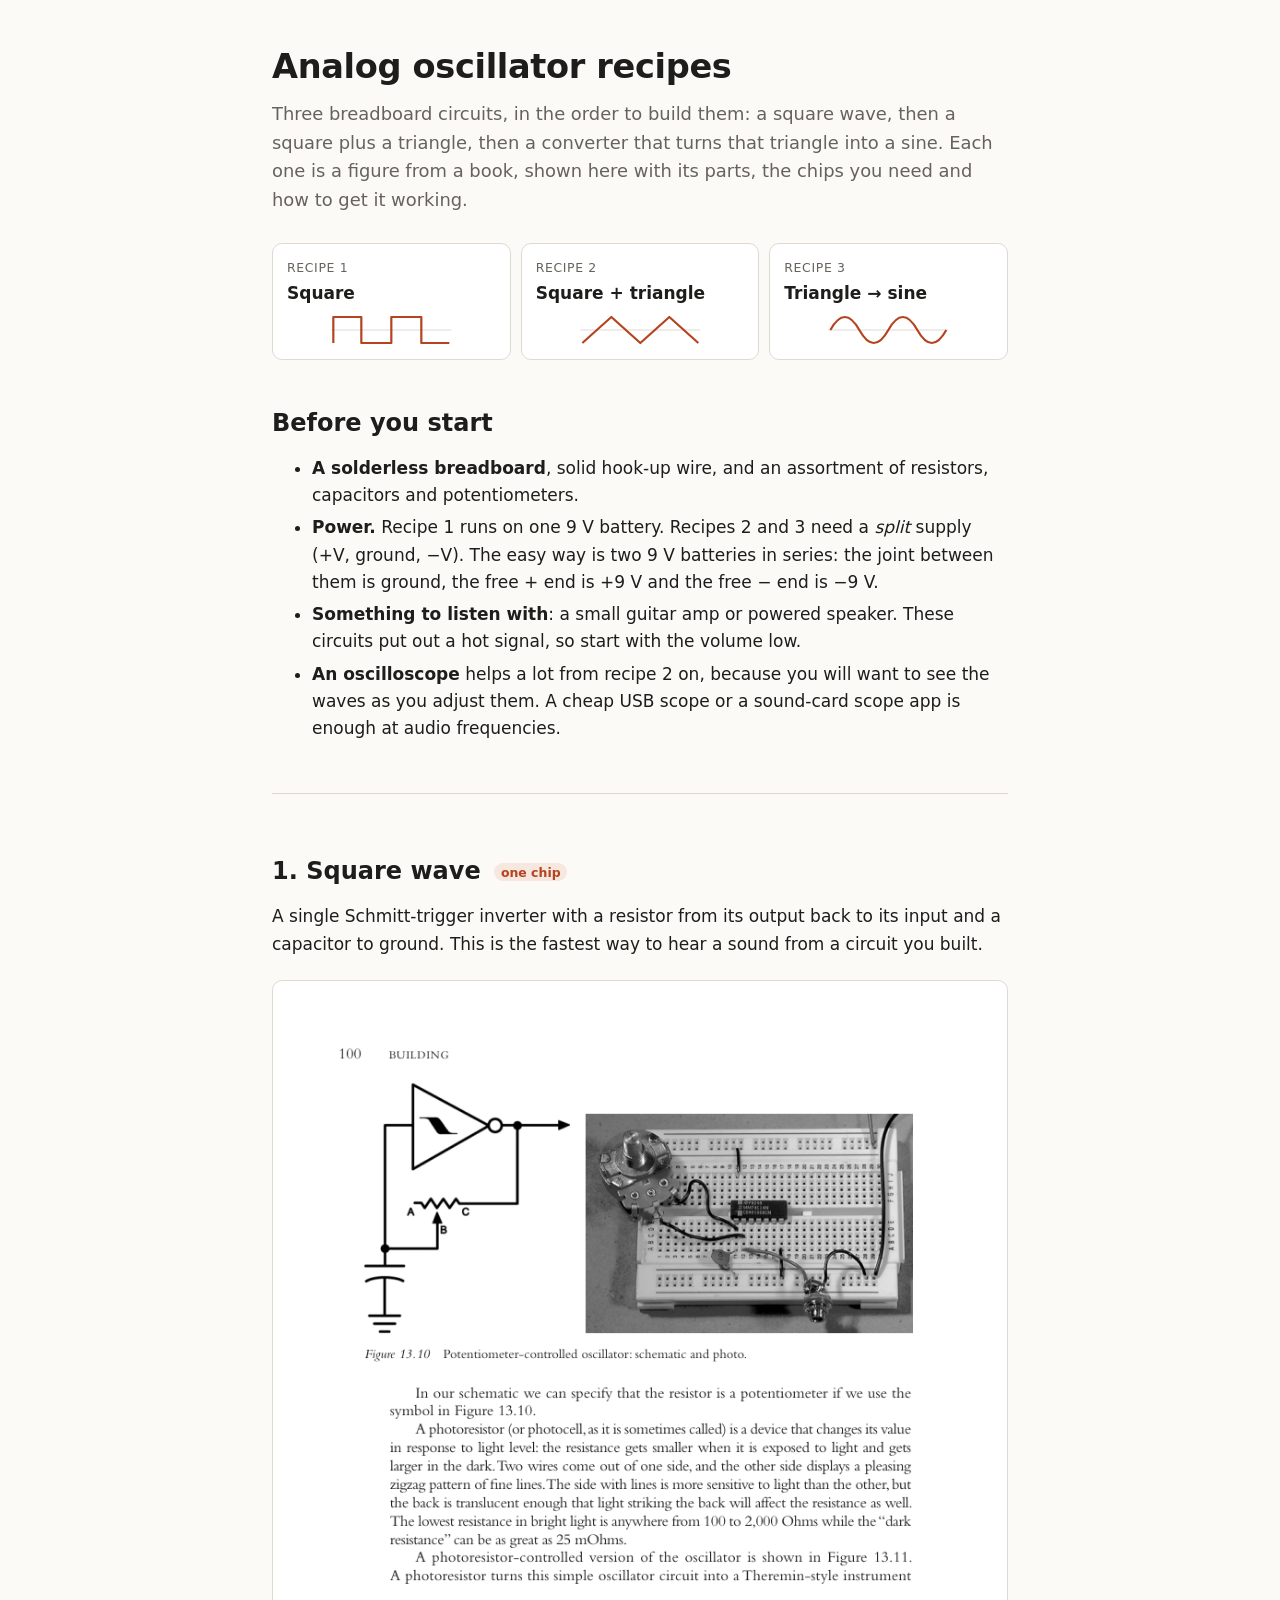
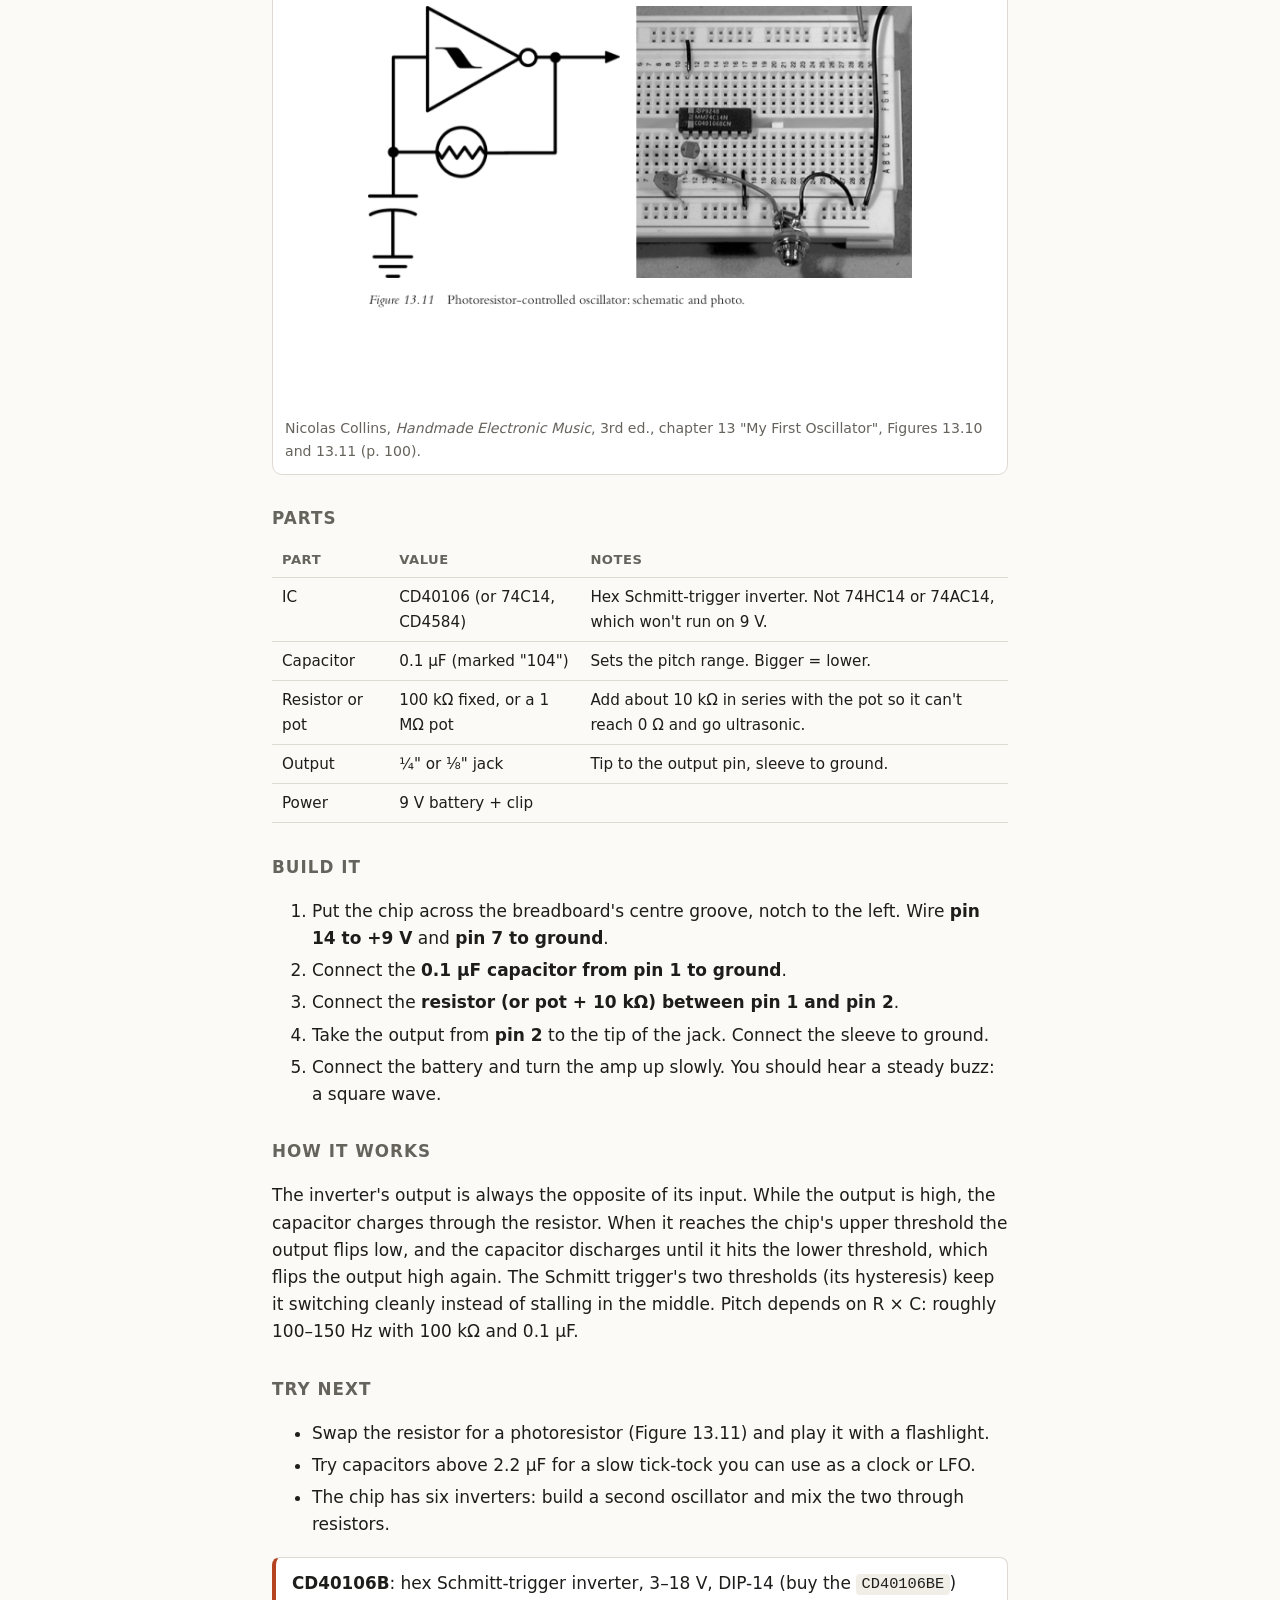
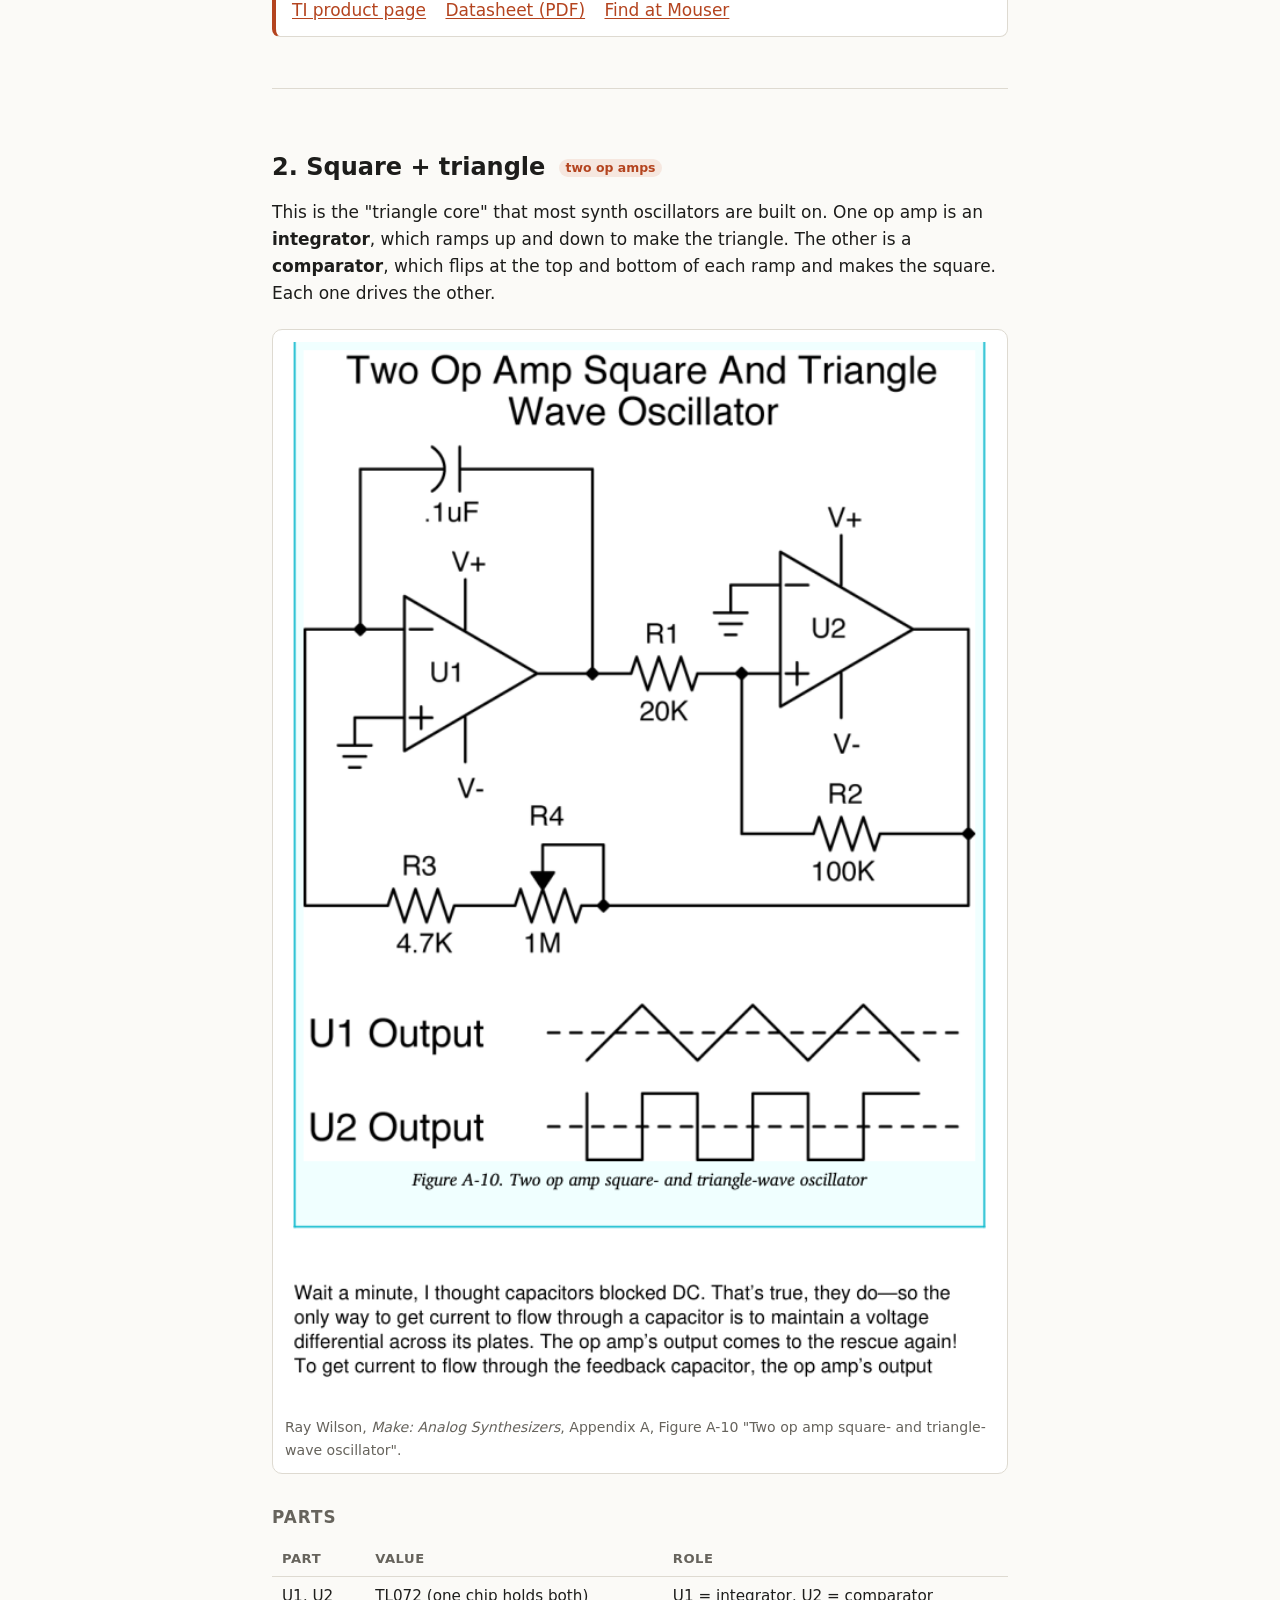
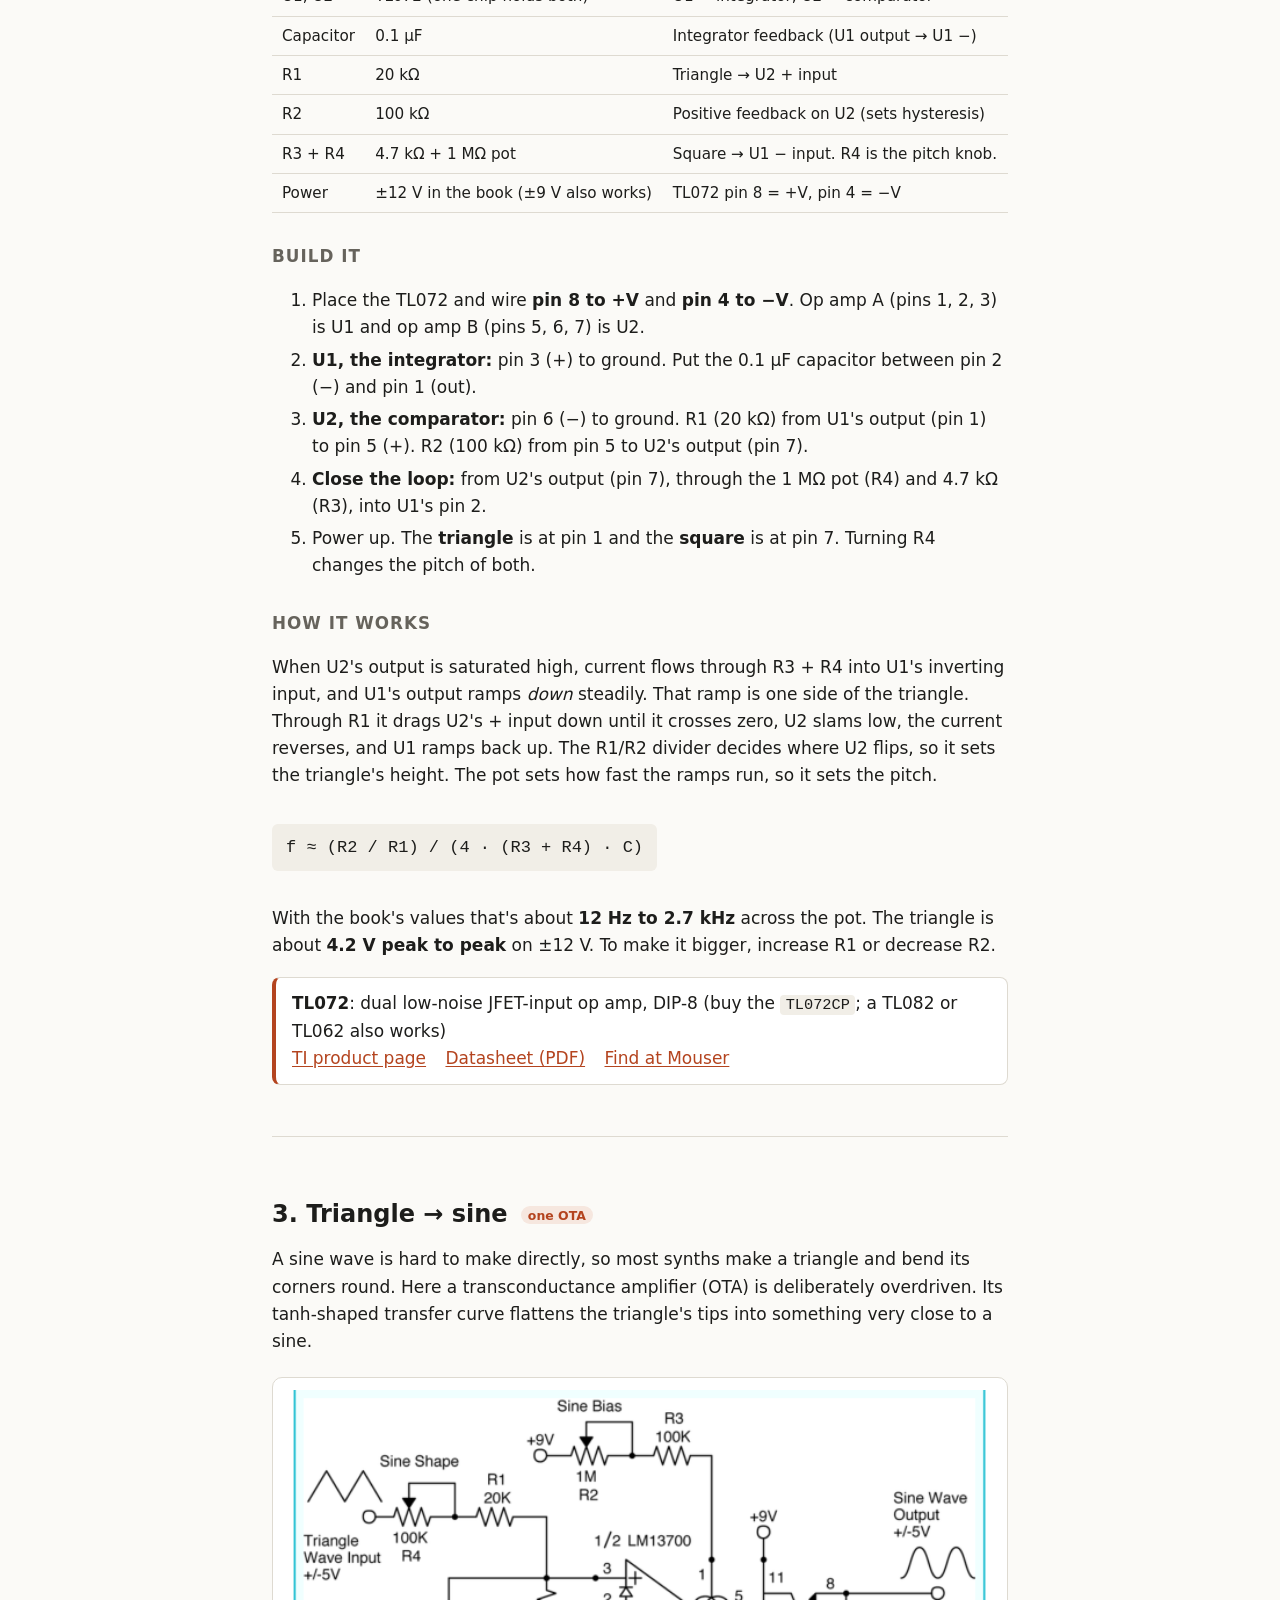
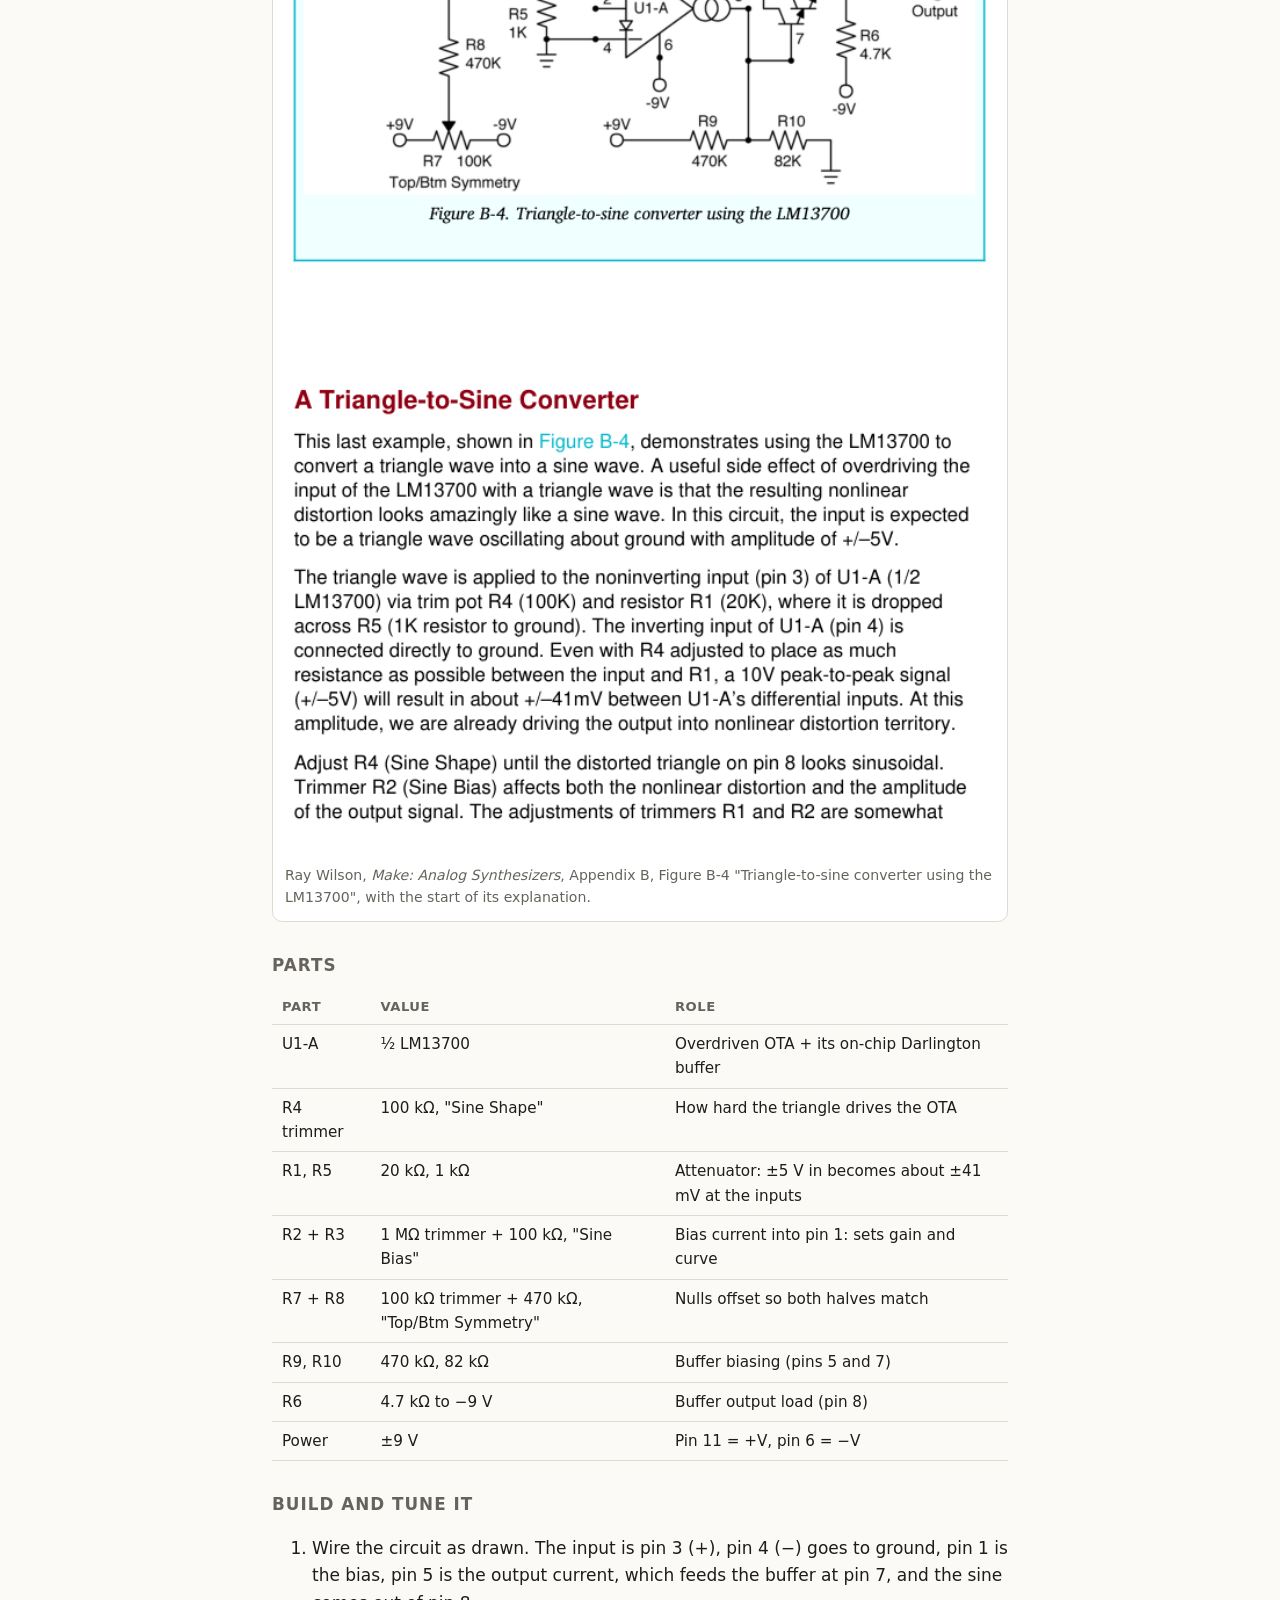
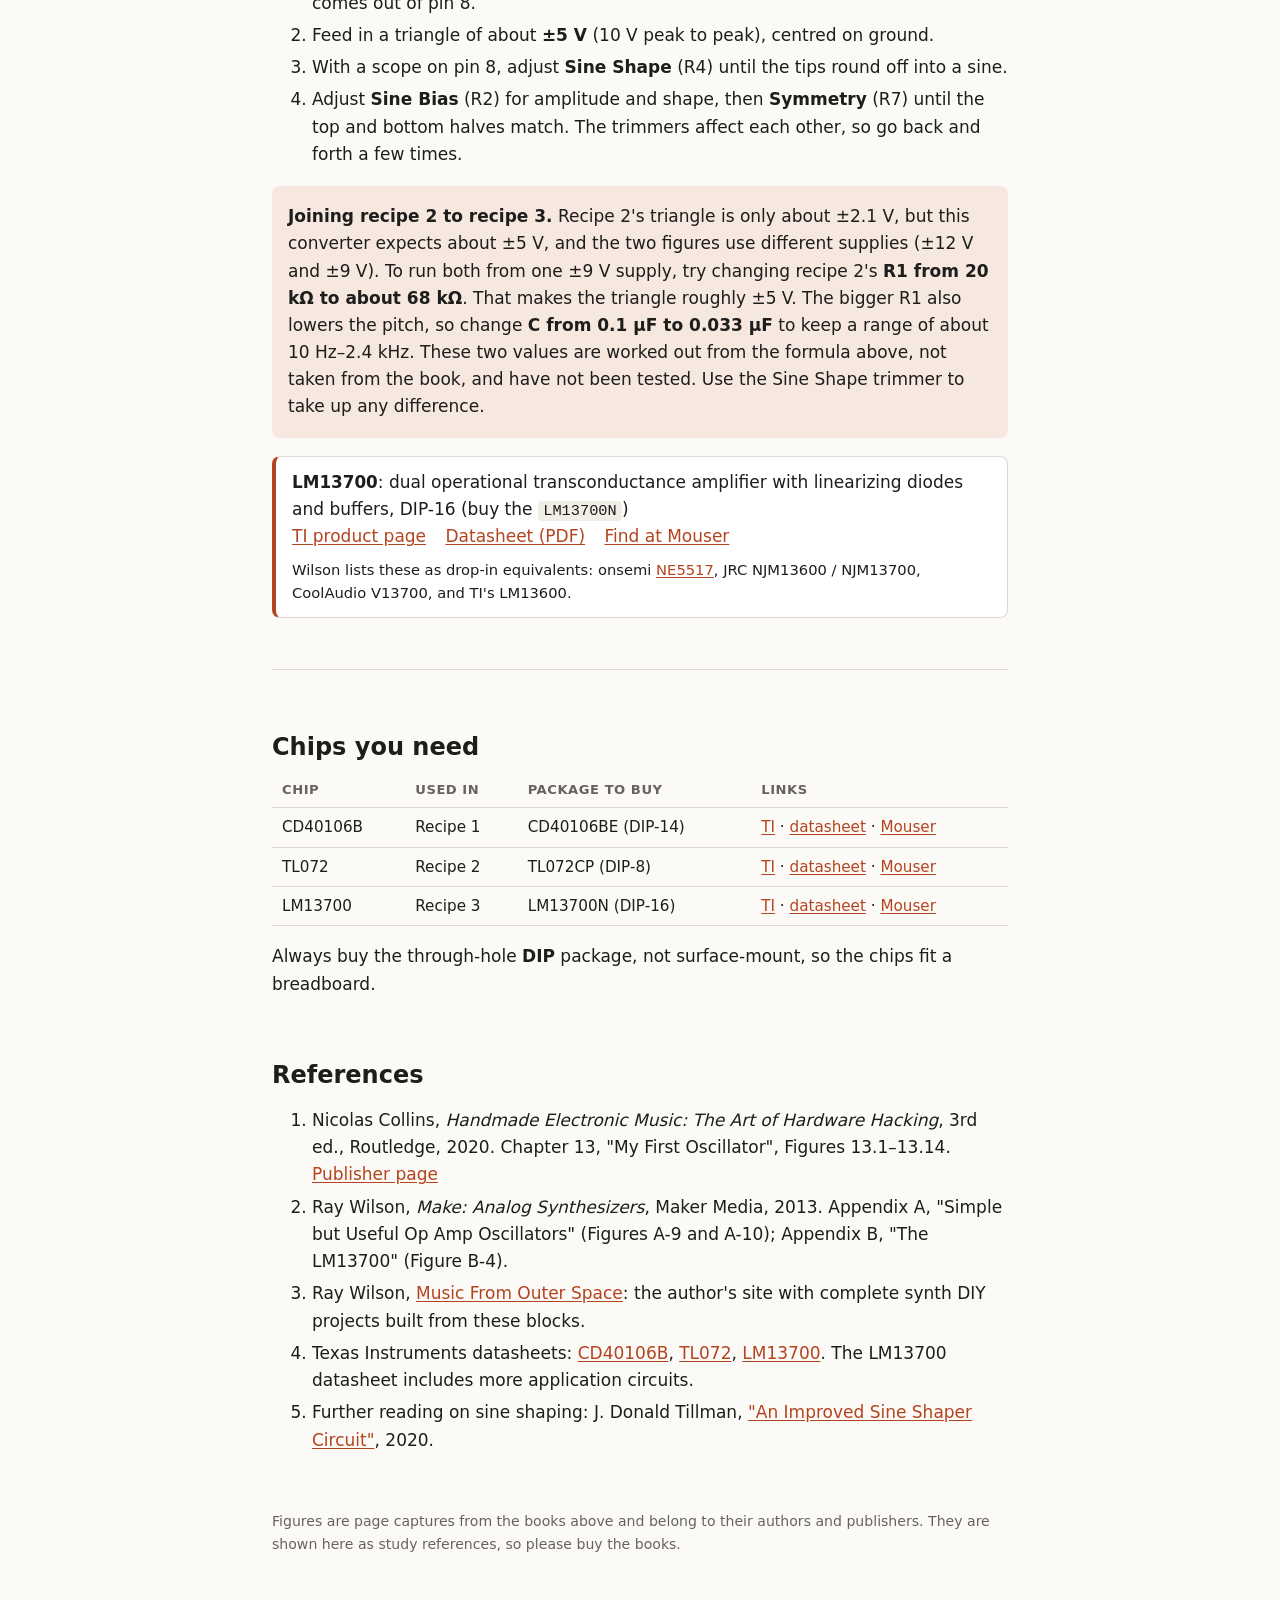
==== index.html @ 6506bbf7 "Add Analog Oscillator Recipes Co-Authored-By: Claude Opus 5.5 <noreply@anthropic.com>" ====
<!doctype html>
<html lang="en">
<head>
<meta charset="utf-8">
<meta name="viewport" content="width=device-width, initial-scale=1">
<title>Analog Oscillator Recipes: square, triangle, sine</title>
<meta name="description" content="Three breadboard recipes for learning analog synth oscillators: a square wave, a square plus triangle, and a triangle-to-sine converter.">
<style>
  :root {
    --bg: #fbfaf7; --fg: #1d1d1b; --muted: #66635c; --rule: #dedad1;
    --card: #ffffff; --accent: #b4441f; --accent-soft: #f6e7df; --code: #f1eee7;
  }
  @media (prefers-color-scheme: dark) {
    :root {
      --bg: #161614; --fg: #ece9e2; --muted: #a39f95; --rule: #34332f;
      --card: #1e1e1b; --accent: #ef8a5d; --accent-soft: #3a2519; --code: #26251f;
    }
    figure img { filter: brightness(.94); }
  }
  * { box-sizing: border-box; }
  html { -webkit-text-size-adjust: 100%; }
  body {
    margin: 0; background: var(--bg); color: var(--fg);
    font: 17px/1.6 system-ui, -apple-system, "Segoe UI", Roboto, sans-serif;
  }
  main { max-width: 780px; margin: 0 auto; padding: 48px 22px 80px; }
  h1 { font-size: 2.1rem; line-height: 1.15; margin: 0 0 .4em; letter-spacing: -.01em; }
  h2 { font-size: 1.5rem; margin: 2.6em 0 .3em; line-height: 1.25; }
  h3 { font-size: 1.05rem; margin: 1.8em 0 .4em; text-transform: uppercase; letter-spacing: .06em; color: var(--muted); }
  p, li { max-width: 68ch; }
  a { color: var(--accent); text-underline-offset: 2px; }
  .lede { font-size: 1.12rem; color: var(--muted); margin-top: 0; }
  code, .mono { font-family: ui-monospace, "Cascadia Mono", Consolas, monospace; font-size: .9em; background: var(--code); padding: .08em .35em; border-radius: 4px; }
  hr { border: 0; border-top: 1px solid var(--rule); margin: 3em 0; }

  /* path */
  .path { display: grid; grid-template-columns: repeat(3, 1fr); gap: 10px; margin: 28px 0 8px; }
  .step {
    background: var(--card); border: 1px solid var(--rule); border-radius: 10px;
    padding: 14px 14px 12px; text-decoration: none; color: inherit; display: block;
  }
  .step:hover { border-color: var(--accent); }
  .step .n { font-size: .78rem; color: var(--muted); letter-spacing: .05em; text-transform: uppercase; }
  .step .t { font-weight: 600; margin: 2px 0 6px; }
  .step svg { display: block; width: 100%; height: 34px; }
  .wave { fill: none; stroke: var(--accent); stroke-width: 2.2; stroke-linejoin: round; }
  .axis { stroke: var(--rule); stroke-width: 1; }
  @media (max-width: 560px) { .path { grid-template-columns: 1fr; } }

  .tag { display: inline-block; font-size: .78rem; padding: .1em .55em; border-radius: 99px; background: var(--accent-soft); color: var(--accent); font-weight: 600; vertical-align: middle; margin-left: .4em; }

  figure { margin: 22px 0; background: var(--card); border: 1px solid var(--rule); border-radius: 10px; padding: 12px; }
  figure img { display: block; width: 100%; height: auto; border-radius: 4px; background: #fff; }
  figcaption { font-size: .88rem; color: var(--muted); margin-top: 10px; }

  table { border-collapse: collapse; width: 100%; font-size: .95rem; margin: 10px 0; }
  th, td { text-align: left; padding: 7px 10px; border-bottom: 1px solid var(--rule); vertical-align: top; }
  th { font-weight: 600; color: var(--muted); font-size: .82rem; text-transform: uppercase; letter-spacing: .04em; }

  .ic {
    background: var(--card); border: 1px solid var(--rule); border-left: 4px solid var(--accent);
    border-radius: 8px; padding: 12px 16px; margin: 18px 0;
  }
  .ic b { font-size: 1.05rem; }
  .ic .links a { margin-right: 14px; white-space: nowrap; }
  .note { background: var(--accent-soft); border-radius: 8px; padding: 12px 16px; margin: 18px 0; }
  .note p { margin: .3em 0; }
  ol li, ul li { margin: .3em 0; }
  .formula { font-family: ui-monospace, Consolas, monospace; background: var(--code); padding: 10px 14px; border-radius: 6px; display: inline-block; }
  footer { margin-top: 4em; font-size: .88rem; color: var(--muted); }
</style>
</head>
<body>
<main>

<h1>Analog oscillator recipes</h1>
<p class="lede">Three breadboard circuits, in the order to build them: a square wave, then a square plus a triangle, then a converter that turns that triangle into a sine. Each one is a figure from a book, shown here with its parts, the chips you need and how to get it working.</p>

<nav class="path" aria-label="The three recipes">
  <a class="step" href="#square">
    <div class="n">Recipe 1</div>
    <div class="t">Square</div>
    <svg viewBox="0 0 120 34" aria-hidden="true"><line class="axis" x1="0" y1="17" x2="120" y2="17"/><polyline class="wave" points="2,30 2,4 30,4 30,30 60,30 60,4 90,4 90,30 118,30"/></svg>
  </a>
  <a class="step" href="#triangle">
    <div class="n">Recipe 2</div>
    <div class="t">Square + triangle</div>
    <svg viewBox="0 0 120 34" aria-hidden="true"><line class="axis" x1="0" y1="17" x2="120" y2="17"/><polyline class="wave" points="2,30 31,4 60,30 89,4 118,30"/></svg>
  </a>
  <a class="step" href="#sine">
    <div class="n">Recipe 3</div>
    <div class="t">Triangle → sine</div>
    <svg viewBox="0 0 120 34" aria-hidden="true"><line class="axis" x1="0" y1="17" x2="120" y2="17"/><path class="wave" d="M2,17 Q16.5,-9 31,17 T60,17 T89,17 T118,17"/></svg>
  </a>
</nav>

<h2 style="margin-top:2em">Before you start</h2>
<ul>
  <li><b>A solderless breadboard</b>, solid hook-up wire, and an assortment of resistors, capacitors and potentiometers.</li>
  <li><b>Power.</b> Recipe 1 runs on one 9 V battery. Recipes 2 and 3 need a <i>split</i> supply (+V, ground, −V). The easy way is two 9 V batteries in series: the joint between them is ground, the free + end is +9 V and the free − end is −9 V.</li>
  <li><b>Something to listen with</b>: a small guitar amp or powered speaker. These circuits put out a hot signal, so start with the volume low.</li>
  <li><b>An oscilloscope</b> helps a lot from recipe 2 on, because you will want to see the waves as you adjust them. A cheap USB scope or a sound-card scope app is enough at audio frequencies.</li>
</ul>

<hr>

<!-- ================= RECIPE 1 ================= -->
<h2 id="square">1. Square wave <span class="tag">one chip</span></h2>
<p>A single Schmitt-trigger inverter with a resistor from its output back to its input and a capacitor to ground. This is the fastest way to hear a sound from a circuit you built.</p>

<figure>
  <img src="images/1-square-40106.png" alt="Book page showing Figure 13.10, a potentiometer-controlled Schmitt-trigger oscillator schematic and breadboard photo, and Figure 13.11, a photoresistor-controlled version." loading="lazy">
  <figcaption>Nicolas Collins, <i>Handmade Electronic Music</i>, 3rd ed., chapter 13 "My First Oscillator", Figures 13.10 and 13.11 (p. 100).</figcaption>
</figure>

<h3>Parts</h3>
<table>
  <tr><th>Part</th><th>Value</th><th>Notes</th></tr>
  <tr><td>IC</td><td>CD40106 (or 74C14, CD4584)</td><td>Hex Schmitt-trigger inverter. Not 74HC14 or 74AC14, which won't run on 9 V.</td></tr>
  <tr><td>Capacitor</td><td>0.1 µF (marked "104")</td><td>Sets the pitch range. Bigger = lower.</td></tr>
  <tr><td>Resistor or pot</td><td>100 kΩ fixed, or a 1 MΩ pot</td><td>Add about 10 kΩ in series with the pot so it can't reach 0 Ω and go ultrasonic.</td></tr>
  <tr><td>Output</td><td>¼" or ⅛" jack</td><td>Tip to the output pin, sleeve to ground.</td></tr>
  <tr><td>Power</td><td>9 V battery + clip</td><td></td></tr>
</table>

<h3>Build it</h3>
<ol>
  <li>Put the chip across the breadboard's centre groove, notch to the left. Wire <b>pin 14 to +9 V</b> and <b>pin 7 to ground</b>.</li>
  <li>Connect the <b>0.1 µF capacitor from pin 1 to ground</b>.</li>
  <li>Connect the <b>resistor (or pot + 10 kΩ) between pin 1 and pin 2</b>.</li>
  <li>Take the output from <b>pin 2</b> to the tip of the jack. Connect the sleeve to ground.</li>
  <li>Connect the battery and turn the amp up slowly. You should hear a steady buzz: a square wave.</li>
</ol>

<h3>How it works</h3>
<p>The inverter's output is always the opposite of its input. While the output is high, the capacitor charges through the resistor. When it reaches the chip's upper threshold the output flips low, and the capacitor discharges until it hits the lower threshold, which flips the output high again. The Schmitt trigger's two thresholds (its hysteresis) keep it switching cleanly instead of stalling in the middle. Pitch depends on R × C: roughly 100–150 Hz with 100 kΩ and 0.1 µF.</p>

<h3>Try next</h3>
<ul>
  <li>Swap the resistor for a photoresistor (Figure 13.11) and play it with a flashlight.</li>
  <li>Try capacitors above 2.2 µF for a slow tick-tock you can use as a clock or LFO.</li>
  <li>The chip has six inverters: build a second oscillator and mix the two through resistors.</li>
</ul>

<div class="ic">
  <b>CD40106B</b>: hex Schmitt-trigger inverter, 3–18 V, DIP-14 (buy the <span class="mono">CD40106BE</span>)
  <div class="links">
    <a href="https://www.ti.com/product/CD40106B">TI product page</a>
    <a href="https://www.ti.com/lit/ds/symlink/cd40106b.pdf">Datasheet (PDF)</a>
    <a href="https://www.mouser.com/c/?q=CD40106BE">Find at Mouser</a>
  </div>
</div>

<hr>

<!-- ================= RECIPE 2 ================= -->
<h2 id="triangle">2. Square + triangle <span class="tag">two op amps</span></h2>
<p>This is the "triangle core" that most synth oscillators are built on. One op amp is an <b>integrator</b>, which ramps up and down to make the triangle. The other is a <b>comparator</b>, which flips at the top and bottom of each ramp and makes the square. Each one drives the other.</p>

<figure>
  <img src="images/2-square-triangle.png" alt="Figure A-10: two op amp square- and triangle-wave oscillator. U1 is an integrator with a 0.1 microfarad feedback capacitor; U2 is a comparator with R1 20K and R2 100K; R3 4.7K and a 1M pot R4 feed back from U2 to U1. U1 outputs a triangle and U2 a square." loading="lazy">
  <figcaption>Ray Wilson, <i>Make: Analog Synthesizers</i>, Appendix A, Figure A-10 "Two op amp square- and triangle-wave oscillator".</figcaption>
</figure>

<h3>Parts</h3>
<table>
  <tr><th>Part</th><th>Value</th><th>Role</th></tr>
  <tr><td>U1, U2</td><td>TL072 (one chip holds both)</td><td>U1 = integrator, U2 = comparator</td></tr>
  <tr><td>Capacitor</td><td>0.1 µF</td><td>Integrator feedback (U1 output → U1 −)</td></tr>
  <tr><td>R1</td><td>20 kΩ</td><td>Triangle → U2 + input</td></tr>
  <tr><td>R2</td><td>100 kΩ</td><td>Positive feedback on U2 (sets hysteresis)</td></tr>
  <tr><td>R3 + R4</td><td>4.7 kΩ + 1 MΩ pot</td><td>Square → U1 − input. R4 is the pitch knob.</td></tr>
  <tr><td>Power</td><td>±12 V in the book (±9 V also works)</td><td>TL072 pin 8 = +V, pin 4 = −V</td></tr>
</table>

<h3>Build it</h3>
<ol>
  <li>Place the TL072 and wire <b>pin 8 to +V</b> and <b>pin 4 to −V</b>. Op amp A (pins 1, 2, 3) is U1 and op amp B (pins 5, 6, 7) is U2.</li>
  <li><b>U1, the integrator:</b> pin 3 (+) to ground. Put the 0.1 µF capacitor between pin 2 (−) and pin 1 (out).</li>
  <li><b>U2, the comparator:</b> pin 6 (−) to ground. R1 (20 kΩ) from U1's output (pin 1) to pin 5 (+). R2 (100 kΩ) from pin 5 to U2's output (pin 7).</li>
  <li><b>Close the loop:</b> from U2's output (pin 7), through the 1 MΩ pot (R4) and 4.7 kΩ (R3), into U1's pin 2.</li>
  <li>Power up. The <b>triangle</b> is at pin 1 and the <b>square</b> is at pin 7. Turning R4 changes the pitch of both.</li>
</ol>

<h3>How it works</h3>
<p>When U2's output is saturated high, current flows through R3 + R4 into U1's inverting input, and U1's output ramps <i>down</i> steadily. That ramp is one side of the triangle. Through R1 it drags U2's + input down until it crosses zero, U2 slams low, the current reverses, and U1 ramps back up. The R1/R2 divider decides where U2 flips, so it sets the triangle's height. The pot sets how fast the ramps run, so it sets the pitch.</p>
<p class="formula">f ≈ (R2 / R1) / (4 · (R3 + R4) · C)</p>
<p>With the book's values that's about <b>12 Hz to 2.7 kHz</b> across the pot. The triangle is about <b>4.2 V peak to peak</b> on ±12 V. To make it bigger, increase R1 or decrease R2.</p>

<div class="ic">
  <b>TL072</b>: dual low-noise JFET-input op amp, DIP-8 (buy the <span class="mono">TL072CP</span>; a TL082 or TL062 also works)
  <div class="links">
    <a href="https://www.ti.com/product/TL072">TI product page</a>
    <a href="https://www.ti.com/lit/ds/symlink/tl072.pdf">Datasheet (PDF)</a>
    <a href="https://www.mouser.com/c/?q=TL072CP">Find at Mouser</a>
  </div>
</div>

<hr>

<!-- ================= RECIPE 3 ================= -->
<h2 id="sine">3. Triangle → sine <span class="tag">one OTA</span></h2>
<p>A sine wave is hard to make directly, so most synths make a triangle and bend its corners round. Here a transconductance amplifier (OTA) is deliberately overdriven. Its tanh-shaped transfer curve flattens the triangle's tips into something very close to a sine.</p>

<figure>
  <img src="images/3-triangle-to-sine.png" alt="Figure B-4: triangle-to-sine converter using half of an LM13700. The triangle input goes through a 100K Sine Shape trimmer and 20K resistor into pin 3, with 1K to ground; pin 1 is biased by a 1M Sine Bias trimmer; output is taken from the Darlington buffer at pin 8 with a 4.7K pull-down to -9V; a 100K Top/Bottom Symmetry trimmer adds offset." loading="lazy">
  <figcaption>Ray Wilson, <i>Make: Analog Synthesizers</i>, Appendix B, Figure B-4 "Triangle-to-sine converter using the LM13700", with the start of its explanation.</figcaption>
</figure>

<h3>Parts</h3>
<table>
  <tr><th>Part</th><th>Value</th><th>Role</th></tr>
  <tr><td>U1-A</td><td>½ LM13700</td><td>Overdriven OTA + its on-chip Darlington buffer</td></tr>
  <tr><td>R4 trimmer</td><td>100 kΩ, "Sine Shape"</td><td>How hard the triangle drives the OTA</td></tr>
  <tr><td>R1, R5</td><td>20 kΩ, 1 kΩ</td><td>Attenuator: ±5 V in becomes about ±41 mV at the inputs</td></tr>
  <tr><td>R2 + R3</td><td>1 MΩ trimmer + 100 kΩ, "Sine Bias"</td><td>Bias current into pin 1: sets gain and curve</td></tr>
  <tr><td>R7 + R8</td><td>100 kΩ trimmer + 470 kΩ, "Top/Btm Symmetry"</td><td>Nulls offset so both halves match</td></tr>
  <tr><td>R9, R10</td><td>470 kΩ, 82 kΩ</td><td>Buffer biasing (pins 5 and 7)</td></tr>
  <tr><td>R6</td><td>4.7 kΩ to −9 V</td><td>Buffer output load (pin 8)</td></tr>
  <tr><td>Power</td><td>±9 V</td><td>Pin 11 = +V, pin 6 = −V</td></tr>
</table>

<h3>Build and tune it</h3>
<ol>
  <li>Wire the circuit as drawn. The input is pin 3 (+), pin 4 (−) goes to ground, pin 1 is the bias, pin 5 is the output current, which feeds the buffer at pin 7, and the sine comes out of pin 8.</li>
  <li>Feed in a triangle of about <b>±5 V</b> (10 V peak to peak), centred on ground.</li>
  <li>With a scope on pin 8, adjust <b>Sine Shape</b> (R4) until the tips round off into a sine.</li>
  <li>Adjust <b>Sine Bias</b> (R2) for amplitude and shape, then <b>Symmetry</b> (R7) until the top and bottom halves match. The trimmers affect each other, so go back and forth a few times.</li>
</ol>

<div class="note">
  <p><b>Joining recipe 2 to recipe 3.</b> Recipe 2's triangle is only about ±2.1 V, but this converter expects about ±5 V, and the two figures use different supplies (±12 V and ±9 V). To run both from one ±9 V supply, try changing recipe 2's <b>R1 from 20 kΩ to about 68 kΩ</b>. That makes the triangle roughly ±5 V. The bigger R1 also lowers the pitch, so change <b>C from 0.1 µF to 0.033 µF</b> to keep a range of about 10 Hz–2.4 kHz. These two values are worked out from the formula above, not taken from the book, and have not been tested. Use the Sine Shape trimmer to take up any difference.</p>
</div>

<div class="ic">
  <b>LM13700</b>: dual operational transconductance amplifier with linearizing diodes and buffers, DIP-16 (buy the <span class="mono">LM13700N</span>)
  <div class="links">
    <a href="https://www.ti.com/product/LM13700">TI product page</a>
    <a href="https://www.ti.com/lit/ds/symlink/lm13700.pdf">Datasheet (PDF)</a>
    <a href="https://www.mouser.com/c/?q=LM13700N">Find at Mouser</a>
  </div>
  <p style="margin:.5em 0 0;font-size:.92rem">Wilson lists these as drop-in equivalents: onsemi <a href="https://www.onsemi.com/products/amplifiers-comparators/operational-amplifiers-op-amps/ne5517">NE5517</a>, JRC NJM13600 / NJM13700, CoolAudio V13700, and TI's LM13600.</p>
</div>

<hr>

<h2 id="ics">Chips you need</h2>
<table>
  <tr><th>Chip</th><th>Used in</th><th>Package to buy</th><th>Links</th></tr>
  <tr><td>CD40106B</td><td>Recipe 1</td><td>CD40106BE (DIP-14)</td><td><a href="https://www.ti.com/product/CD40106B">TI</a> · <a href="https://www.ti.com/lit/ds/symlink/cd40106b.pdf">datasheet</a> · <a href="https://www.mouser.com/c/?q=CD40106BE">Mouser</a></td></tr>
  <tr><td>TL072</td><td>Recipe 2</td><td>TL072CP (DIP-8)</td><td><a href="https://www.ti.com/product/TL072">TI</a> · <a href="https://www.ti.com/lit/ds/symlink/tl072.pdf">datasheet</a> · <a href="https://www.mouser.com/c/?q=TL072CP">Mouser</a></td></tr>
  <tr><td>LM13700</td><td>Recipe 3</td><td>LM13700N (DIP-16)</td><td><a href="https://www.ti.com/product/LM13700">TI</a> · <a href="https://www.ti.com/lit/ds/symlink/lm13700.pdf">datasheet</a> · <a href="https://www.mouser.com/c/?q=LM13700N">Mouser</a></td></tr>
</table>
<p>Always buy the through-hole <b>DIP</b> package, not surface-mount, so the chips fit a breadboard.</p>

<h2 id="references">References</h2>
<ol>
  <li>Nicolas Collins, <i>Handmade Electronic Music: The Art of Hardware Hacking</i>, 3rd ed., Routledge, 2020. Chapter 13, "My First Oscillator", Figures 13.1–13.14. <a href="https://www.routledge.com/Handmade-Electronic-Music-The-Art-of-Hardware-Hacking/Collins/p/book/9780367210106">Publisher page</a></li>
  <li>Ray Wilson, <i>Make: Analog Synthesizers</i>, Maker Media, 2013. Appendix A, "Simple but Useful Op Amp Oscillators" (Figures A-9 and A-10); Appendix B, "The LM13700" (Figure B-4).</li>
  <li>Ray Wilson, <a href="https://musicfromouterspace.com/">Music From Outer Space</a>: the author's site with complete synth DIY projects built from these blocks.</li>
  <li>Texas Instruments datasheets: <a href="https://www.ti.com/lit/ds/symlink/cd40106b.pdf">CD40106B</a>, <a href="https://www.ti.com/lit/ds/symlink/tl072.pdf">TL072</a>, <a href="https://www.ti.com/lit/ds/symlink/lm13700.pdf">LM13700</a>. The LM13700 datasheet includes more application circuits.</li>
  <li>Further reading on sine shaping: J. Donald Tillman, <a href="https://till.com/articles/sineshaper/">"An Improved Sine Shaper Circuit"</a>, 2020.</li>
</ol>

<footer>Figures are page captures from the books above and belong to their authors and publishers. They are shown here as study references, so please buy the books.</footer>

</main>
</body>
</html>
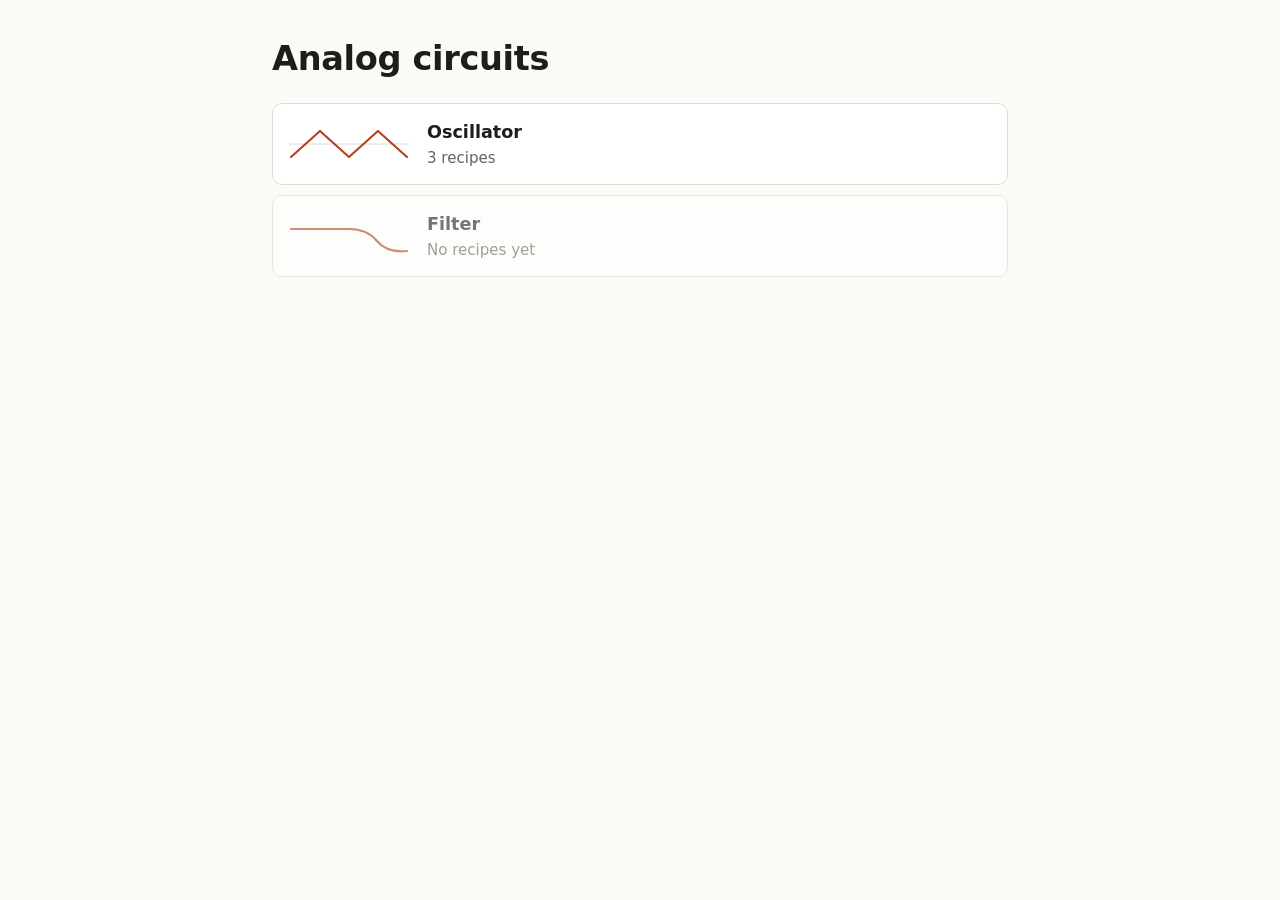
==== commit 9e224af2: "Rename to Analog Circuits: category index, oscillator list, recipe pages with IC pinouts The single " ====
--- a/index.html
+++ b/index.html
@@ -3,266 +3,29 @@
 <head>
 <meta charset="utf-8">
 <meta name="viewport" content="width=device-width, initial-scale=1">
-<title>Analog Oscillator Recipes: square, triangle, sine</title>
-<meta name="description" content="Three breadboard recipes for learning analog synth oscillators: a square wave, a square plus triangle, and a triangle-to-sine converter.">
-<style>
-  :root {
-    --bg: #fbfaf7; --fg: #1d1d1b; --muted: #66635c; --rule: #dedad1;
-    --card: #ffffff; --accent: #b4441f; --accent-soft: #f6e7df; --code: #f1eee7;
-  }
-  @media (prefers-color-scheme: dark) {
-    :root {
-      --bg: #161614; --fg: #ece9e2; --muted: #a39f95; --rule: #34332f;
-      --card: #1e1e1b; --accent: #ef8a5d; --accent-soft: #3a2519; --code: #26251f;
-    }
-    figure img { filter: brightness(.94); }
-  }
-  * { box-sizing: border-box; }
-  html { -webkit-text-size-adjust: 100%; }
-  body {
-    margin: 0; background: var(--bg); color: var(--fg);
-    font: 17px/1.6 system-ui, -apple-system, "Segoe UI", Roboto, sans-serif;
-  }
-  main { max-width: 780px; margin: 0 auto; padding: 48px 22px 80px; }
-  h1 { font-size: 2.1rem; line-height: 1.15; margin: 0 0 .4em; letter-spacing: -.01em; }
-  h2 { font-size: 1.5rem; margin: 2.6em 0 .3em; line-height: 1.25; }
-  h3 { font-size: 1.05rem; margin: 1.8em 0 .4em; text-transform: uppercase; letter-spacing: .06em; color: var(--muted); }
-  p, li { max-width: 68ch; }
-  a { color: var(--accent); text-underline-offset: 2px; }
-  .lede { font-size: 1.12rem; color: var(--muted); margin-top: 0; }
-  code, .mono { font-family: ui-monospace, "Cascadia Mono", Consolas, monospace; font-size: .9em; background: var(--code); padding: .08em .35em; border-radius: 4px; }
-  hr { border: 0; border-top: 1px solid var(--rule); margin: 3em 0; }
-
-  /* path */
-  .path { display: grid; grid-template-columns: repeat(3, 1fr); gap: 10px; margin: 28px 0 8px; }
-  .step {
-    background: var(--card); border: 1px solid var(--rule); border-radius: 10px;
-    padding: 14px 14px 12px; text-decoration: none; color: inherit; display: block;
-  }
-  .step:hover { border-color: var(--accent); }
-  .step .n { font-size: .78rem; color: var(--muted); letter-spacing: .05em; text-transform: uppercase; }
-  .step .t { font-weight: 600; margin: 2px 0 6px; }
-  .step svg { display: block; width: 100%; height: 34px; }
-  .wave { fill: none; stroke: var(--accent); stroke-width: 2.2; stroke-linejoin: round; }
-  .axis { stroke: var(--rule); stroke-width: 1; }
-  @media (max-width: 560px) { .path { grid-template-columns: 1fr; } }
-
-  .tag { display: inline-block; font-size: .78rem; padding: .1em .55em; border-radius: 99px; background: var(--accent-soft); color: var(--accent); font-weight: 600; vertical-align: middle; margin-left: .4em; }
-
-  figure { margin: 22px 0; background: var(--card); border: 1px solid var(--rule); border-radius: 10px; padding: 12px; }
-  figure img { display: block; width: 100%; height: auto; border-radius: 4px; background: #fff; }
-  figcaption { font-size: .88rem; color: var(--muted); margin-top: 10px; }
-
-  table { border-collapse: collapse; width: 100%; font-size: .95rem; margin: 10px 0; }
-  th, td { text-align: left; padding: 7px 10px; border-bottom: 1px solid var(--rule); vertical-align: top; }
-  th { font-weight: 600; color: var(--muted); font-size: .82rem; text-transform: uppercase; letter-spacing: .04em; }
-
-  .ic {
-    background: var(--card); border: 1px solid var(--rule); border-left: 4px solid var(--accent);
-    border-radius: 8px; padding: 12px 16px; margin: 18px 0;
-  }
-  .ic b { font-size: 1.05rem; }
-  .ic .links a { margin-right: 14px; white-space: nowrap; }
-  .note { background: var(--accent-soft); border-radius: 8px; padding: 12px 16px; margin: 18px 0; }
-  .note p { margin: .3em 0; }
-  ol li, ul li { margin: .3em 0; }
-  .formula { font-family: ui-monospace, Consolas, monospace; background: var(--code); padding: 10px 14px; border-radius: 6px; display: inline-block; }
-  footer { margin-top: 4em; font-size: .88rem; color: var(--muted); }
-</style>
+<title>Analog Circuits</title>
+<meta name="description" content="Breadboard recipes for analog synth circuits, sorted by category.">
+<link rel="stylesheet" href="style.css">
 </head>
 <body>
 <main>
 
-<h1>Analog oscillator recipes</h1>
-<p class="lede">Three breadboard circuits, in the order to build them: a square wave, then a square plus a triangle, then a converter that turns that triangle into a sine. Each one is a figure from a book, shown here with its parts, the chips you need and how to get it working.</p>
+<h1>Analog circuits</h1>
 
-<nav class="path" aria-label="The three recipes">
-  <a class="step" href="#square">
-    <div class="n">Recipe 1</div>
-    <div class="t">Square</div>
-    <svg viewBox="0 0 120 34" aria-hidden="true"><line class="axis" x1="0" y1="17" x2="120" y2="17"/><polyline class="wave" points="2,30 2,4 30,4 30,30 60,30 60,4 90,4 90,30 118,30"/></svg>
-  </a>
-  <a class="step" href="#triangle">
-    <div class="n">Recipe 2</div>
-    <div class="t">Square + triangle</div>
-    <svg viewBox="0 0 120 34" aria-hidden="true"><line class="axis" x1="0" y1="17" x2="120" y2="17"/><polyline class="wave" points="2,30 31,4 60,30 89,4 118,30"/></svg>
-  </a>
-  <a class="step" href="#sine">
-    <div class="n">Recipe 3</div>
-    <div class="t">Triangle → sine</div>
-    <svg viewBox="0 0 120 34" aria-hidden="true"><line class="axis" x1="0" y1="17" x2="120" y2="17"/><path class="wave" d="M2,17 Q16.5,-9 31,17 T60,17 T89,17 T118,17"/></svg>
-  </a>
-</nav>
-
-<h2 style="margin-top:2em">Before you start</h2>
-<ul>
-  <li><b>A solderless breadboard</b>, solid hook-up wire, and an assortment of resistors, capacitors and potentiometers.</li>
-  <li><b>Power.</b> Recipe 1 runs on one 9 V battery. Recipes 2 and 3 need a <i>split</i> supply (+V, ground, −V). The easy way is two 9 V batteries in series: the joint between them is ground, the free + end is +9 V and the free − end is −9 V.</li>
-  <li><b>Something to listen with</b>: a small guitar amp or powered speaker. These circuits put out a hot signal, so start with the volume low.</li>
-  <li><b>An oscilloscope</b> helps a lot from recipe 2 on, because you will want to see the waves as you adjust them. A cheap USB scope or a sound-card scope app is enough at audio frequencies.</li>
+<ul class="list">
+  <li>
+    <a class="item" href="oscillator/">
+      <svg viewBox="0 0 120 34" aria-hidden="true"><line class="axis" x1="0" y1="17" x2="120" y2="17"/><polyline class="wave" points="2,30 31,4 60,30 89,4 118,30"/></svg>
+      <div><div class="t">Oscillator</div><div class="d">3 recipes</div></div>
+    </a>
+  </li>
+  <li>
+    <div class="item empty">
+      <svg viewBox="0 0 120 34" aria-hidden="true"><path class="wave" d="M2,10 H60 Q78,10 88,22 T118,32"/></svg>
+      <div><div class="t">Filter</div><div class="d">No recipes yet</div></div>
+    </div>
+  </li>
 </ul>
-
-<hr>
-
-<!-- ================= RECIPE 1 ================= -->
-<h2 id="square">1. Square wave <span class="tag">one chip</span></h2>
-<p>A single Schmitt-trigger inverter with a resistor from its output back to its input and a capacitor to ground. This is the fastest way to hear a sound from a circuit you built.</p>
-
-<figure>
-  <img src="images/1-square-40106.png" alt="Book page showing Figure 13.10, a potentiometer-controlled Schmitt-trigger oscillator schematic and breadboard photo, and Figure 13.11, a photoresistor-controlled version." loading="lazy">
-  <figcaption>Nicolas Collins, <i>Handmade Electronic Music</i>, 3rd ed., chapter 13 "My First Oscillator", Figures 13.10 and 13.11 (p. 100).</figcaption>
-</figure>
-
-<h3>Parts</h3>
-<table>
-  <tr><th>Part</th><th>Value</th><th>Notes</th></tr>
-  <tr><td>IC</td><td>CD40106 (or 74C14, CD4584)</td><td>Hex Schmitt-trigger inverter. Not 74HC14 or 74AC14, which won't run on 9 V.</td></tr>
-  <tr><td>Capacitor</td><td>0.1 µF (marked "104")</td><td>Sets the pitch range. Bigger = lower.</td></tr>
-  <tr><td>Resistor or pot</td><td>100 kΩ fixed, or a 1 MΩ pot</td><td>Add about 10 kΩ in series with the pot so it can't reach 0 Ω and go ultrasonic.</td></tr>
-  <tr><td>Output</td><td>¼" or ⅛" jack</td><td>Tip to the output pin, sleeve to ground.</td></tr>
-  <tr><td>Power</td><td>9 V battery + clip</td><td></td></tr>
-</table>
-
-<h3>Build it</h3>
-<ol>
-  <li>Put the chip across the breadboard's centre groove, notch to the left. Wire <b>pin 14 to +9 V</b> and <b>pin 7 to ground</b>.</li>
-  <li>Connect the <b>0.1 µF capacitor from pin 1 to ground</b>.</li>
-  <li>Connect the <b>resistor (or pot + 10 kΩ) between pin 1 and pin 2</b>.</li>
-  <li>Take the output from <b>pin 2</b> to the tip of the jack. Connect the sleeve to ground.</li>
-  <li>Connect the battery and turn the amp up slowly. You should hear a steady buzz: a square wave.</li>
-</ol>
-
-<h3>How it works</h3>
-<p>The inverter's output is always the opposite of its input. While the output is high, the capacitor charges through the resistor. When it reaches the chip's upper threshold the output flips low, and the capacitor discharges until it hits the lower threshold, which flips the output high again. The Schmitt trigger's two thresholds (its hysteresis) keep it switching cleanly instead of stalling in the middle. Pitch depends on R × C: roughly 100–150 Hz with 100 kΩ and 0.1 µF.</p>
-
-<h3>Try next</h3>
-<ul>
-  <li>Swap the resistor for a photoresistor (Figure 13.11) and play it with a flashlight.</li>
-  <li>Try capacitors above 2.2 µF for a slow tick-tock you can use as a clock or LFO.</li>
-  <li>The chip has six inverters: build a second oscillator and mix the two through resistors.</li>
-</ul>
-
-<div class="ic">
-  <b>CD40106B</b>: hex Schmitt-trigger inverter, 3–18 V, DIP-14 (buy the <span class="mono">CD40106BE</span>)
-  <div class="links">
-    <a href="https://www.ti.com/product/CD40106B">TI product page</a>
-    <a href="https://www.ti.com/lit/ds/symlink/cd40106b.pdf">Datasheet (PDF)</a>
-    <a href="https://www.mouser.com/c/?q=CD40106BE">Find at Mouser</a>
-  </div>
-</div>
-
-<hr>
-
-<!-- ================= RECIPE 2 ================= -->
-<h2 id="triangle">2. Square + triangle <span class="tag">two op amps</span></h2>
-<p>This is the "triangle core" that most synth oscillators are built on. One op amp is an <b>integrator</b>, which ramps up and down to make the triangle. The other is a <b>comparator</b>, which flips at the top and bottom of each ramp and makes the square. Each one drives the other.</p>
-
-<figure>
-  <img src="images/2-square-triangle.png" alt="Figure A-10: two op amp square- and triangle-wave oscillator. U1 is an integrator with a 0.1 microfarad feedback capacitor; U2 is a comparator with R1 20K and R2 100K; R3 4.7K and a 1M pot R4 feed back from U2 to U1. U1 outputs a triangle and U2 a square." loading="lazy">
-  <figcaption>Ray Wilson, <i>Make: Analog Synthesizers</i>, Appendix A, Figure A-10 "Two op amp square- and triangle-wave oscillator".</figcaption>
-</figure>
-
-<h3>Parts</h3>
-<table>
-  <tr><th>Part</th><th>Value</th><th>Role</th></tr>
-  <tr><td>U1, U2</td><td>TL072 (one chip holds both)</td><td>U1 = integrator, U2 = comparator</td></tr>
-  <tr><td>Capacitor</td><td>0.1 µF</td><td>Integrator feedback (U1 output → U1 −)</td></tr>
-  <tr><td>R1</td><td>20 kΩ</td><td>Triangle → U2 + input</td></tr>
-  <tr><td>R2</td><td>100 kΩ</td><td>Positive feedback on U2 (sets hysteresis)</td></tr>
-  <tr><td>R3 + R4</td><td>4.7 kΩ + 1 MΩ pot</td><td>Square → U1 − input. R4 is the pitch knob.</td></tr>
-  <tr><td>Power</td><td>±12 V in the book (±9 V also works)</td><td>TL072 pin 8 = +V, pin 4 = −V</td></tr>
-</table>
-
-<h3>Build it</h3>
-<ol>
-  <li>Place the TL072 and wire <b>pin 8 to +V</b> and <b>pin 4 to −V</b>. Op amp A (pins 1, 2, 3) is U1 and op amp B (pins 5, 6, 7) is U2.</li>
-  <li><b>U1, the integrator:</b> pin 3 (+) to ground. Put the 0.1 µF capacitor between pin 2 (−) and pin 1 (out).</li>
-  <li><b>U2, the comparator:</b> pin 6 (−) to ground. R1 (20 kΩ) from U1's output (pin 1) to pin 5 (+). R2 (100 kΩ) from pin 5 to U2's output (pin 7).</li>
-  <li><b>Close the loop:</b> from U2's output (pin 7), through the 1 MΩ pot (R4) and 4.7 kΩ (R3), into U1's pin 2.</li>
-  <li>Power up. The <b>triangle</b> is at pin 1 and the <b>square</b> is at pin 7. Turning R4 changes the pitch of both.</li>
-</ol>
-
-<h3>How it works</h3>
-<p>When U2's output is saturated high, current flows through R3 + R4 into U1's inverting input, and U1's output ramps <i>down</i> steadily. That ramp is one side of the triangle. Through R1 it drags U2's + input down until it crosses zero, U2 slams low, the current reverses, and U1 ramps back up. The R1/R2 divider decides where U2 flips, so it sets the triangle's height. The pot sets how fast the ramps run, so it sets the pitch.</p>
-<p class="formula">f ≈ (R2 / R1) / (4 · (R3 + R4) · C)</p>
-<p>With the book's values that's about <b>12 Hz to 2.7 kHz</b> across the pot. The triangle is about <b>4.2 V peak to peak</b> on ±12 V. To make it bigger, increase R1 or decrease R2.</p>
-
-<div class="ic">
-  <b>TL072</b>: dual low-noise JFET-input op amp, DIP-8 (buy the <span class="mono">TL072CP</span>; a TL082 or TL062 also works)
-  <div class="links">
-    <a href="https://www.ti.com/product/TL072">TI product page</a>
-    <a href="https://www.ti.com/lit/ds/symlink/tl072.pdf">Datasheet (PDF)</a>
-    <a href="https://www.mouser.com/c/?q=TL072CP">Find at Mouser</a>
-  </div>
-</div>
-
-<hr>
-
-<!-- ================= RECIPE 3 ================= -->
-<h2 id="sine">3. Triangle → sine <span class="tag">one OTA</span></h2>
-<p>A sine wave is hard to make directly, so most synths make a triangle and bend its corners round. Here a transconductance amplifier (OTA) is deliberately overdriven. Its tanh-shaped transfer curve flattens the triangle's tips into something very close to a sine.</p>
-
-<figure>
-  <img src="images/3-triangle-to-sine.png" alt="Figure B-4: triangle-to-sine converter using half of an LM13700. The triangle input goes through a 100K Sine Shape trimmer and 20K resistor into pin 3, with 1K to ground; pin 1 is biased by a 1M Sine Bias trimmer; output is taken from the Darlington buffer at pin 8 with a 4.7K pull-down to -9V; a 100K Top/Bottom Symmetry trimmer adds offset." loading="lazy">
-  <figcaption>Ray Wilson, <i>Make: Analog Synthesizers</i>, Appendix B, Figure B-4 "Triangle-to-sine converter using the LM13700", with the start of its explanation.</figcaption>
-</figure>
-
-<h3>Parts</h3>
-<table>
-  <tr><th>Part</th><th>Value</th><th>Role</th></tr>
-  <tr><td>U1-A</td><td>½ LM13700</td><td>Overdriven OTA + its on-chip Darlington buffer</td></tr>
-  <tr><td>R4 trimmer</td><td>100 kΩ, "Sine Shape"</td><td>How hard the triangle drives the OTA</td></tr>
-  <tr><td>R1, R5</td><td>20 kΩ, 1 kΩ</td><td>Attenuator: ±5 V in becomes about ±41 mV at the inputs</td></tr>
-  <tr><td>R2 + R3</td><td>1 MΩ trimmer + 100 kΩ, "Sine Bias"</td><td>Bias current into pin 1: sets gain and curve</td></tr>
-  <tr><td>R7 + R8</td><td>100 kΩ trimmer + 470 kΩ, "Top/Btm Symmetry"</td><td>Nulls offset so both halves match</td></tr>
-  <tr><td>R9, R10</td><td>470 kΩ, 82 kΩ</td><td>Buffer biasing (pins 5 and 7)</td></tr>
-  <tr><td>R6</td><td>4.7 kΩ to −9 V</td><td>Buffer output load (pin 8)</td></tr>
-  <tr><td>Power</td><td>±9 V</td><td>Pin 11 = +V, pin 6 = −V</td></tr>
-</table>
-
-<h3>Build and tune it</h3>
-<ol>
-  <li>Wire the circuit as drawn. The input is pin 3 (+), pin 4 (−) goes to ground, pin 1 is the bias, pin 5 is the output current, which feeds the buffer at pin 7, and the sine comes out of pin 8.</li>
-  <li>Feed in a triangle of about <b>±5 V</b> (10 V peak to peak), centred on ground.</li>
-  <li>With a scope on pin 8, adjust <b>Sine Shape</b> (R4) until the tips round off into a sine.</li>
-  <li>Adjust <b>Sine Bias</b> (R2) for amplitude and shape, then <b>Symmetry</b> (R7) until the top and bottom halves match. The trimmers affect each other, so go back and forth a few times.</li>
-</ol>
-
-<div class="note">
-  <p><b>Joining recipe 2 to recipe 3.</b> Recipe 2's triangle is only about ±2.1 V, but this converter expects about ±5 V, and the two figures use different supplies (±12 V and ±9 V). To run both from one ±9 V supply, try changing recipe 2's <b>R1 from 20 kΩ to about 68 kΩ</b>. That makes the triangle roughly ±5 V. The bigger R1 also lowers the pitch, so change <b>C from 0.1 µF to 0.033 µF</b> to keep a range of about 10 Hz–2.4 kHz. These two values are worked out from the formula above, not taken from the book, and have not been tested. Use the Sine Shape trimmer to take up any difference.</p>
-</div>
-
-<div class="ic">
-  <b>LM13700</b>: dual operational transconductance amplifier with linearizing diodes and buffers, DIP-16 (buy the <span class="mono">LM13700N</span>)
-  <div class="links">
-    <a href="https://www.ti.com/product/LM13700">TI product page</a>
-    <a href="https://www.ti.com/lit/ds/symlink/lm13700.pdf">Datasheet (PDF)</a>
-    <a href="https://www.mouser.com/c/?q=LM13700N">Find at Mouser</a>
-  </div>
-  <p style="margin:.5em 0 0;font-size:.92rem">Wilson lists these as drop-in equivalents: onsemi <a href="https://www.onsemi.com/products/amplifiers-comparators/operational-amplifiers-op-amps/ne5517">NE5517</a>, JRC NJM13600 / NJM13700, CoolAudio V13700, and TI's LM13600.</p>
-</div>
-
-<hr>
-
-<h2 id="ics">Chips you need</h2>
-<table>
-  <tr><th>Chip</th><th>Used in</th><th>Package to buy</th><th>Links</th></tr>
-  <tr><td>CD40106B</td><td>Recipe 1</td><td>CD40106BE (DIP-14)</td><td><a href="https://www.ti.com/product/CD40106B">TI</a> · <a href="https://www.ti.com/lit/ds/symlink/cd40106b.pdf">datasheet</a> · <a href="https://www.mouser.com/c/?q=CD40106BE">Mouser</a></td></tr>
-  <tr><td>TL072</td><td>Recipe 2</td><td>TL072CP (DIP-8)</td><td><a href="https://www.ti.com/product/TL072">TI</a> · <a href="https://www.ti.com/lit/ds/symlink/tl072.pdf">datasheet</a> · <a href="https://www.mouser.com/c/?q=TL072CP">Mouser</a></td></tr>
-  <tr><td>LM13700</td><td>Recipe 3</td><td>LM13700N (DIP-16)</td><td><a href="https://www.ti.com/product/LM13700">TI</a> · <a href="https://www.ti.com/lit/ds/symlink/lm13700.pdf">datasheet</a> · <a href="https://www.mouser.com/c/?q=LM13700N">Mouser</a></td></tr>
-</table>
-<p>Always buy the through-hole <b>DIP</b> package, not surface-mount, so the chips fit a breadboard.</p>
-
-<h2 id="references">References</h2>
-<ol>
-  <li>Nicolas Collins, <i>Handmade Electronic Music: The Art of Hardware Hacking</i>, 3rd ed., Routledge, 2020. Chapter 13, "My First Oscillator", Figures 13.1–13.14. <a href="https://www.routledge.com/Handmade-Electronic-Music-The-Art-of-Hardware-Hacking/Collins/p/book/9780367210106">Publisher page</a></li>
-  <li>Ray Wilson, <i>Make: Analog Synthesizers</i>, Maker Media, 2013. Appendix A, "Simple but Useful Op Amp Oscillators" (Figures A-9 and A-10); Appendix B, "The LM13700" (Figure B-4).</li>
-  <li>Ray Wilson, <a href="https://musicfromouterspace.com/">Music From Outer Space</a>: the author's site with complete synth DIY projects built from these blocks.</li>
-  <li>Texas Instruments datasheets: <a href="https://www.ti.com/lit/ds/symlink/cd40106b.pdf">CD40106B</a>, <a href="https://www.ti.com/lit/ds/symlink/tl072.pdf">TL072</a>, <a href="https://www.ti.com/lit/ds/symlink/lm13700.pdf">LM13700</a>. The LM13700 datasheet includes more application circuits.</li>
-  <li>Further reading on sine shaping: J. Donald Tillman, <a href="https://till.com/articles/sineshaper/">"An Improved Sine Shaper Circuit"</a>, 2020.</li>
-</ol>
-
-<footer>Figures are page captures from the books above and belong to their authors and publishers. They are shown here as study references, so please buy the books.</footer>
 
 </main>
 </body>
--- a/style.css
+++ b/style.css
@@ -0,0 +1,84 @@
+:root {
+  --bg: #fbfaf7; --fg: #1d1d1b; --muted: #66635c; --rule: #dedad1;
+  --card: #ffffff; --accent: #b4441f; --accent-soft: #f6e7df; --code: #f1eee7;
+}
+@media (prefers-color-scheme: dark) {
+  :root {
+    --bg: #161614; --fg: #ece9e2; --muted: #a39f95; --rule: #34332f;
+    --card: #1e1e1b; --accent: #ef8a5d; --accent-soft: #3a2519; --code: #26251f;
+  }
+  figure img { filter: brightness(.94); }
+}
+* { box-sizing: border-box; }
+html { -webkit-text-size-adjust: 100%; }
+body {
+  margin: 0; background: var(--bg); color: var(--fg);
+  font: 17px/1.6 system-ui, -apple-system, "Segoe UI", Roboto, sans-serif;
+}
+main { max-width: 780px; margin: 0 auto; padding: 40px 22px 80px; }
+h1 { font-size: 2.1rem; line-height: 1.15; margin: 0 0 .4em; letter-spacing: -.01em; }
+h2 { font-size: 1.5rem; margin: 2.2em 0 .3em; line-height: 1.25; }
+h3 { font-size: 1.05rem; margin: 1.8em 0 .4em; text-transform: uppercase; letter-spacing: .06em; color: var(--muted); }
+p, li { max-width: 68ch; }
+a { color: var(--accent); text-underline-offset: 2px; }
+.lede { font-size: 1.12rem; color: var(--muted); margin-top: 0; }
+code, .mono { font-family: ui-monospace, "Cascadia Mono", Consolas, monospace; font-size: .9em; background: var(--code); padding: .08em .35em; border-radius: 4px; }
+hr { border: 0; border-top: 1px solid var(--rule); margin: 3em 0; }
+
+/* breadcrumb */
+.crumbs { font-size: .9rem; color: var(--muted); margin: 0 0 28px; }
+.crumbs a { color: var(--muted); }
+.crumbs a:hover { color: var(--accent); }
+.crumbs span { margin: 0 .4em; }
+
+/* category + recipe lists */
+.list { list-style: none; padding: 0; margin: 24px 0; display: grid; gap: 10px; }
+.list li { max-width: none; margin: 0; }
+.item {
+  display: grid; grid-template-columns: 120px 1fr; gap: 18px; align-items: center;
+  background: var(--card); border: 1px solid var(--rule); border-radius: 10px;
+  padding: 14px 16px; text-decoration: none; color: inherit;
+}
+a.item:hover { border-color: var(--accent); }
+.item .t { font-weight: 600; font-size: 1.1rem; }
+.item .d { color: var(--muted); font-size: .94rem; }
+.item svg { display: block; width: 100%; height: 34px; }
+.item.empty { opacity: .6; }
+.wave { fill: none; stroke: var(--accent); stroke-width: 2.2; stroke-linejoin: round; stroke-linecap: round; }
+.axis { stroke: var(--rule); stroke-width: 1; }
+@media (max-width: 520px) { .item { grid-template-columns: 70px 1fr; gap: 12px; } }
+
+/* recipe pages */
+.tag { display: inline-block; font-size: .78rem; padding: .1em .55em; border-radius: 99px; background: var(--accent-soft); color: var(--accent); font-weight: 600; vertical-align: middle; margin-left: .4em; }
+figure { margin: 22px 0; background: var(--card); border: 1px solid var(--rule); border-radius: 10px; padding: 12px; }
+figure img { display: block; width: 100%; height: auto; border-radius: 4px; background: #fff; }
+figcaption { font-size: .88rem; color: var(--muted); margin-top: 10px; }
+table { border-collapse: collapse; width: 100%; font-size: .95rem; margin: 10px 0; }
+th, td { text-align: left; padding: 7px 10px; border-bottom: 1px solid var(--rule); vertical-align: top; }
+th { font-weight: 600; color: var(--muted); font-size: .82rem; text-transform: uppercase; letter-spacing: .04em; }
+.ic {
+  background: var(--card); border: 1px solid var(--rule); border-left: 4px solid var(--accent);
+  border-radius: 8px; padding: 12px 16px; margin: 18px 0;
+}
+.ic b { font-size: 1.05rem; }
+.ic .links a { margin-right: 14px; white-space: nowrap; }
+.note { background: var(--accent-soft); border-radius: 8px; padding: 12px 16px; margin: 18px 0; }
+.note p { margin: .3em 0; }
+ol li, ul li { margin: .3em 0; }
+.formula { font-family: ui-monospace, Consolas, monospace; background: var(--code); padding: 10px 14px; border-radius: 6px; display: inline-block; }
+/* IC pinout diagrams */
+.pinout-scroll { overflow-x: auto; -webkit-overflow-scrolling: touch; }
+.pinout svg { display: block; width: 100%; min-width: 560px; height: auto; }
+.pinout figcaption { font-size: .9rem; }
+.po-part { font: 600 14px system-ui, sans-serif; fill: var(--muted); letter-spacing: .04em; }
+.po-body { fill: var(--code); stroke: var(--fg); stroke-width: 1.5; }
+.po-notch { fill: var(--card); stroke: var(--fg); stroke-width: 1.5; }
+.po-pin { fill: var(--accent); }
+.po-pin.off { fill: none; stroke: var(--muted); stroke-width: 1; }
+.po-num { font: 700 12px ui-monospace, Consolas, monospace; fill: var(--fg); }
+.po-name { font: 11.5px ui-monospace, Consolas, monospace; fill: var(--muted); }
+.po-main { font: 600 13px system-ui, sans-serif; fill: var(--fg); }
+.po-detail { font: 11.5px system-ui, sans-serif; fill: var(--muted); }
+
+.pager { display: flex; justify-content: space-between; gap: 12px; margin-top: 3em; font-size: .95rem; }
+footer { margin-top: 3em; font-size: .88rem; color: var(--muted); }
